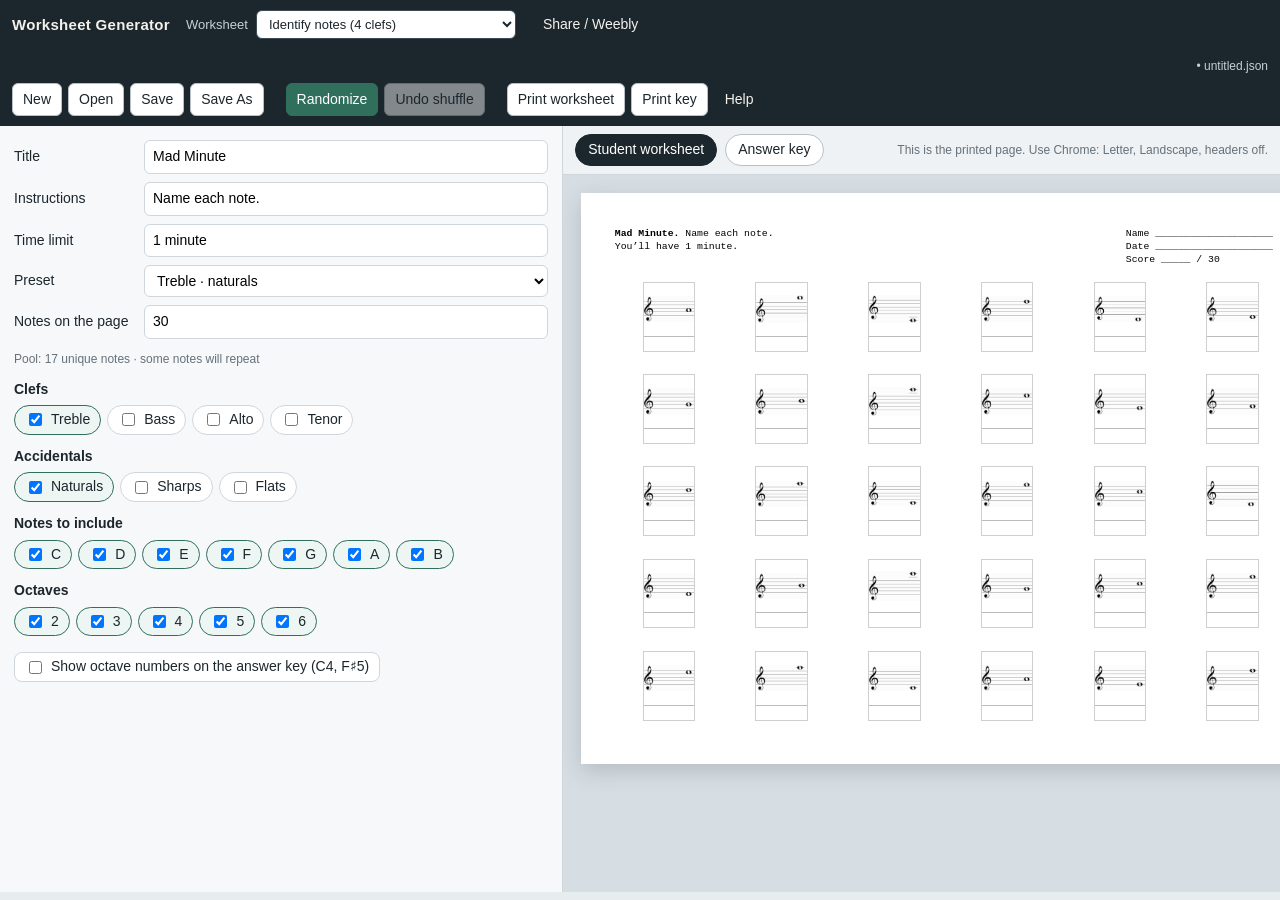
==== index.html @ f666c135 "Publish the worksheet generator as a public site other teachers can use." ====
<!DOCTYPE html>
<html lang="en">
<head>
  <meta charset="UTF-8" />
  <meta name="viewport" content="width=device-width, initial-scale=1" />
  <title>Worksheet Generator</title>
  <link rel="stylesheet" href="styles.css" />
  <style>
    html, body.shell { height: 100%; margin: 0; }
    body.shell { display: flex; flex-direction: column; overflow: hidden; background: #1c262d; }
    .shell-bar { flex: 0 0 auto; }
    #workspace { flex: 1 1 auto; min-height: 0; width: 100%; height: calc(100vh - 52px); border: 0; background: #e7ecef; }
  </style>
</head>
<body class="shell">
  <header class="shell-bar no-print">
    <strong>Worksheet Generator</strong>
    <label class="kind-picker">
      Worksheet
      <select id="kind">
        <option value="notes">Identify notes (4 clefs)</option>
        <option value="keys">Identify key signatures</option>
        <option value="write-keys">Write key signatures</option>
        <option value="write-tetrachords">Write major tetrachords</option>
        <option value="write-scales">Write major scales</option>
        <option value="box">Write in boxes (letter names)</option>
      </select>
    </label>
    <button type="button" id="btn-share" class="ghost">Share / Weebly</button>
  </header>
  <iframe id="workspace" title="Worksheet editor"></iframe>

  <dialog id="share-dialog" class="no-print">
    <div class="dialog-head">
      <h2>Share with other teachers</h2>
      <button type="button" id="btn-share-close" class="ghost">Close</button>
    </div>
    <div class="dialog-body">
      <p>This is one static website: HTML, photos, and your saved <code>.json</code> quizzes. Weebly cannot host the photo folder by itself, so publish the whole <strong>Worksheet Generator</strong> folder somewhere that serves files (GitHub Pages, Netlify, or a school server), then embed that address on Weebly.</p>
      <ol>
        <li>Upload this entire folder (do not skip the <code>notes</code> and <code>keys</code> photo folders).</li>
        <li>Confirm you can open <code>index.html</code> on that host in a browser.</li>
        <li>On Weebly, add an <strong>Embed Code</strong> block and paste:</li>
      </ol>
      <textarea readonly rows="4">&lt;iframe src="https://obbyray2002.github.io/worksheet-generator/" style="width:100%;height:90vh;border:0;" title="Worksheet Generator"&gt;&lt;/iframe&gt;</textarea>
      <p>Teachers then pick a worksheet type from the menu, click <strong>Randomize</strong>, and print from Chrome: Letter, headers off, 100%. Identify-notes pages print landscape; the others print portrait.</p>
    </div>
  </dialog>

  <script src="shell.js"></script>
</body>
</html>
---- styles.css ----
:root {
  --bar: #1c262d;
  --bar-text: #f4f1ea;
  --accent: #2f6f5b;
  --accent-hover: #275c4b;
  --line: #cfd6dc;
  --bg: #e7ecef;
  --paper-shadow: 0 10px 30px rgba(28, 38, 45, 0.18);
  --editor: #f7f8f9;
  --text: #1c262d;
  --muted: #66717a;
  --danger: #8a3a32;
  --focus: #2f6f5b;
}

* { box-sizing: border-box; }

html, body {
  margin: 0;
  height: 100%;
  color: var(--text);
  font: 14px/1.4 "Segoe UI", Calibri, sans-serif;
  background: var(--bg);
}

body.shell {
  display: flex;
  flex-direction: column;
  overflow: hidden;
  background: var(--bar);
}

.shell-bar {
  display: flex;
  flex-wrap: wrap;
  align-items: center;
  gap: 10px 16px;
  padding: 8px 12px;
  background: var(--bar);
  color: var(--bar-text);
  flex: 0 0 auto;
}

.shell-bar strong {
  font-size: 15px;
  letter-spacing: 0.02em;
}

.kind-picker {
  display: flex;
  align-items: center;
  gap: 8px;
  font-size: 13px;
  color: #c5d0d6;
}

.kind-picker select {
  min-width: 260px;
  border-radius: 6px;
  border: 1px solid #3d4b55;
  padding: 5px 8px;
  background: #fff;
  color: var(--text);
}

#workspace {
  flex: 1 1 auto;
  min-height: 0;
  width: 100%;
  height: calc(100vh - 52px);
  border: 0;
  background: var(--bg);
}

html.embedded .app-switch,
body.embedded .app-switch {
  display: none;
}

html.embedded .brand strong,
body.embedded .brand strong {
  display: none;
}

.dialog-body textarea[readonly] {
  width: 100%;
  font-family: ui-monospace, Menlo, Consolas, monospace;
  font-size: 12px;
}

button, input, select, textarea {
  font: inherit;
}

button {
  background: #fff;
  border: 1px solid #b7c0c7;
  border-radius: 6px;
  padding: 6px 10px;
  cursor: pointer;
  color: var(--text);
}

button:hover:not(:disabled) {
  background: #f3f6f7;
}

button:disabled {
  opacity: 0.45;
  cursor: default;
}

button.primary {
  background: var(--accent);
  border-color: var(--accent);
  color: #fff;
}

button.primary:hover:not(:disabled) {
  background: var(--accent-hover);
}

button.ghost {
  background: transparent;
  border-color: transparent;
  color: inherit;
}

button.ghost:hover:not(:disabled) {
  background: rgba(255, 255, 255, 0.12);
}

.hidden { display: none !important; }

.app-bar {
  background: var(--bar);
  color: var(--bar-text);
  padding: 8px 12px 10px;
  display: flex;
  flex-direction: column;
  gap: 8px;
}

.brand {
  display: flex;
  align-items: baseline;
  gap: 12px;
  min-width: 0;
}

.brand strong {
  font-size: 15px;
  letter-spacing: 0.02em;
}

.app-switch {
  display: flex;
  flex-wrap: wrap;
  gap: 6px 10px;
  font-size: 12px;
}

.app-switch a {
  color: #9aa7af;
  text-decoration: none;
}

.app-switch a:hover,
.app-switch a.current {
  color: #fff;
}

.app-switch a.current {
  font-weight: 650;
}

.file-status {
  color: #c5d0d6;
  font-size: 12px;
  white-space: nowrap;
  overflow: hidden;
  text-overflow: ellipsis;
  margin-left: auto;
}

.toolbar {
  display: flex;
  flex-wrap: wrap;
  gap: 6px;
  align-items: center;
}

.toolbar-gap {
  width: 10px;
}

.workspace {
  display: grid;
  grid-template-columns: minmax(420px, 44%) 1fr;
  height: calc(100vh - 84px);
}

.editor {
  background: var(--editor);
  border-right: 1px solid var(--line);
  padding: 14px;
  overflow: auto;
  display: flex;
  flex-direction: column;
  gap: 12px;
}

.field-grid {
  display: grid;
  grid-template-columns: 120px 1fr;
  gap: 8px 10px;
  align-items: center;
}

.field-grid input,
.field-grid select {
  width: 100%;
  border: 1px solid var(--line);
  border-radius: 6px;
  padding: 6px 8px;
  background: #fff;
}

.field-grid input:focus,
.field-grid select:focus,
.items-table input:focus,
textarea:focus {
  outline: 2px solid var(--focus);
  outline-offset: 0;
  border-color: var(--focus);
}

.items-toolbar {
  display: flex;
  flex-wrap: wrap;
  gap: 6px;
  align-items: center;
}

.items-label {
  font-weight: 650;
  margin-right: 4px;
}

.accidental-btns button {
  min-width: 34px;
  font-size: 16px;
  font-family: "Courier New", Courier, monospace;
}

.items-wrap {
  overflow: auto;
  border: 1px solid var(--line);
  border-radius: 8px;
  background: #fff;
  min-height: 180px;
}

.items-table {
  border-collapse: collapse;
  width: max-content;
  min-width: 100%;
}

.items-table th,
.items-table td {
  border-bottom: 1px solid #e4e8eb;
  padding: 4px;
  vertical-align: middle;
}

.items-table th {
  position: sticky;
  top: 0;
  background: #f0f3f5;
  font-size: 12px;
  font-weight: 650;
  text-align: center;
  z-index: 1;
}

.items-table .row-num {
  color: var(--muted);
  text-align: right;
  width: 28px;
  padding-left: 8px;
  font-variant-numeric: tabular-nums;
}

.items-table input {
  width: 4.4em;
  border: 1px solid #d5dce1;
  border-radius: 4px;
  padding: 4px 5px;
  text-align: center;
  font-family: "Courier New", Courier, monospace;
  font-size: 14px;
}

.items-table input.prompt {
  width: 4.8em;
  font-weight: 700;
}

.row-actions {
  white-space: nowrap;
  padding-right: 8px;
}

.row-actions button {
  padding: 2px 7px;
  min-width: 28px;
}

.preview-pane {
  overflow: hidden;
  display: flex;
  flex-direction: column;
  background: #d7dee3;
}

.preview-tabs {
  display: flex;
  flex-wrap: wrap;
  gap: 8px;
  align-items: center;
  padding: 8px 12px;
  background: #eef2f4;
  border-bottom: 1px solid var(--line);
}

.tab {
  border-radius: 999px;
  padding: 5px 12px;
}

.tab.active {
  background: var(--bar);
  color: #fff;
  border-color: var(--bar);
}

.preview-hint {
  margin-left: auto;
  color: var(--muted);
  font-size: 12px;
}

.paper-scroll {
  overflow: auto;
  padding: 18px;
  flex: 1;
}

.paper {
  width: 8.5in;
  height: 11in;
  margin: 0 auto 24px;
  padding: 0.5in;
  background: #fff;
  box-shadow: var(--paper-shadow);
  color: #000;
  zoom: 0.8;
}

.sheet {
  width: 100%;
  height: 100%;
}

.sheet.copies-4 {
  display: grid;
  grid-template-columns: minmax(0, 1fr) minmax(0, 1fr);
  grid-template-rows: minmax(0, 1fr) minmax(0, 1fr);
  gap: 0.18in 0.28in;
}

.sheet.copies-2 {
  display: grid;
  grid-template-columns: minmax(0, 1fr);
  grid-template-rows: minmax(0, 1fr) minmax(0, 1fr);
  gap: 0.28in;
}

.sheet.copies-1 {
  display: block;
}

.quiz-copy {
  display: flex;
  flex-direction: column;
  min-height: 0;
  overflow: hidden;
}

.sheet.copies-1 .quiz-copy {
  height: 100%;
}

.quiz-heading {
  font-family: "Courier New", Courier, monospace;
  font-size: 11.5px;
  line-height: 1.2;
  margin-bottom: 4px;
  flex: 0 0 auto;
}

.sheet.copies-2 .quiz-heading,
.sheet.copies-1 .quiz-heading {
  font-size: 16px;
  margin-bottom: 10px;
}

.quiz-heading .title {
  font-weight: 700;
}

.scale-grid {
  flex: 1 1 auto;
  min-height: 0;
  display: grid;
  grid-template-columns: 1.18fr repeat(var(--extra-cols), 1fr);
  grid-template-rows: repeat(var(--rows), 1fr);
  border-top: 1.25px solid #000;
  border-left: 1.25px solid #000;
}

.cell {
  border-right: 1.25px solid #000;
  border-bottom: 1.25px solid #000;
  display: flex;
  align-items: center;
  justify-content: center;
  font-family: "Courier New", Courier, monospace;
  font-size: 12px;
  line-height: 1;
  overflow: hidden;
}

.sheet.copies-2 .cell { font-size: 18px; }
.sheet.copies-1 .cell { font-size: 22px; }

.cell.prompt {
  font-weight: 700;
}

body[data-print="student"] .cell.answer {
  color: transparent;
}

dialog {
  width: min(640px, 92vw);
  border: 1px solid var(--line);
  border-radius: 10px;
  padding: 0;
  color: var(--text);
}

dialog::backdrop {
  background: rgba(28, 38, 45, 0.45);
}

.dialog-head {
  display: flex;
  justify-content: space-between;
  align-items: center;
  padding: 10px 14px;
  border-bottom: 1px solid var(--line);
}

.dialog-head h2 {
  margin: 0;
  font-size: 16px;
}

.dialog-body {
  padding: 14px;
}

.dialog-body ol {
  padding-left: 20px;
}

.dialog-body li { margin: 8px 0; }

.dialog-body textarea {
  width: 100%;
  font-family: "Courier New", Courier, monospace;
  border: 1px solid var(--line);
  border-radius: 6px;
  padding: 8px;
}

.dialog-actions {
  display: flex;
  justify-content: flex-end;
  gap: 8px;
  margin-top: 10px;
}

@media (max-width: 1080px) {
  .workspace {
    grid-template-columns: 1fr;
    height: auto;
  }

  .editor {
    border-right: 0;
    border-bottom: 1px solid var(--line);
    max-height: none;
  }

  .preview-pane {
    min-height: 80vh;
  }
}

@page {
  size: letter;
  margin: 0.5in;
}

@media print {
  html, body {
    background: #fff;
    height: auto;
  }

  .no-print { display: none !important; }

  .workspace,
  .preview-pane,
  .paper-scroll {
    display: block;
    overflow: visible;
    background: #fff;
    height: auto;
    padding: 0;
    margin: 0;
  }

  .paper {
    width: auto;
    height: auto;
    margin: 0;
    padding: 0;
    box-shadow: none;
    zoom: 1;
  }

  .sheet {
    height: 10in;
  }

  .sheet.copies-1,
  .sheet.copies-2,
  .sheet.copies-4 {
    height: 10in;
  }
}
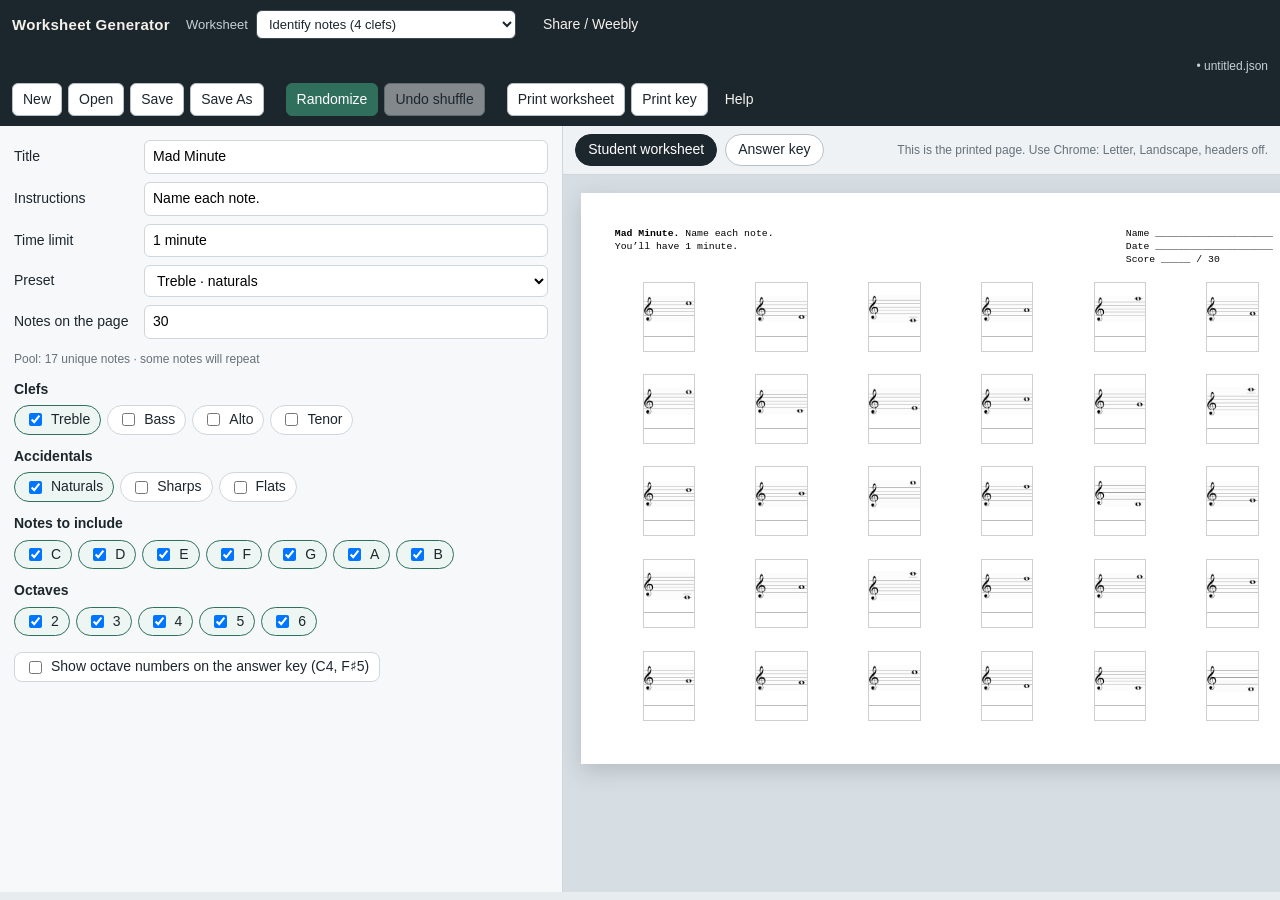
==== commit b1a22df8: "Give each scale staff a true extra inch of writing space." ====
--- a/index.html
+++ b/index.html
@@ -47,6 +47,6 @@
     </div>
   </dialog>
 
-  <script src="shell.js"></script>
+  <script src="shell.js?v=18"></script>
 </body>
 </html>
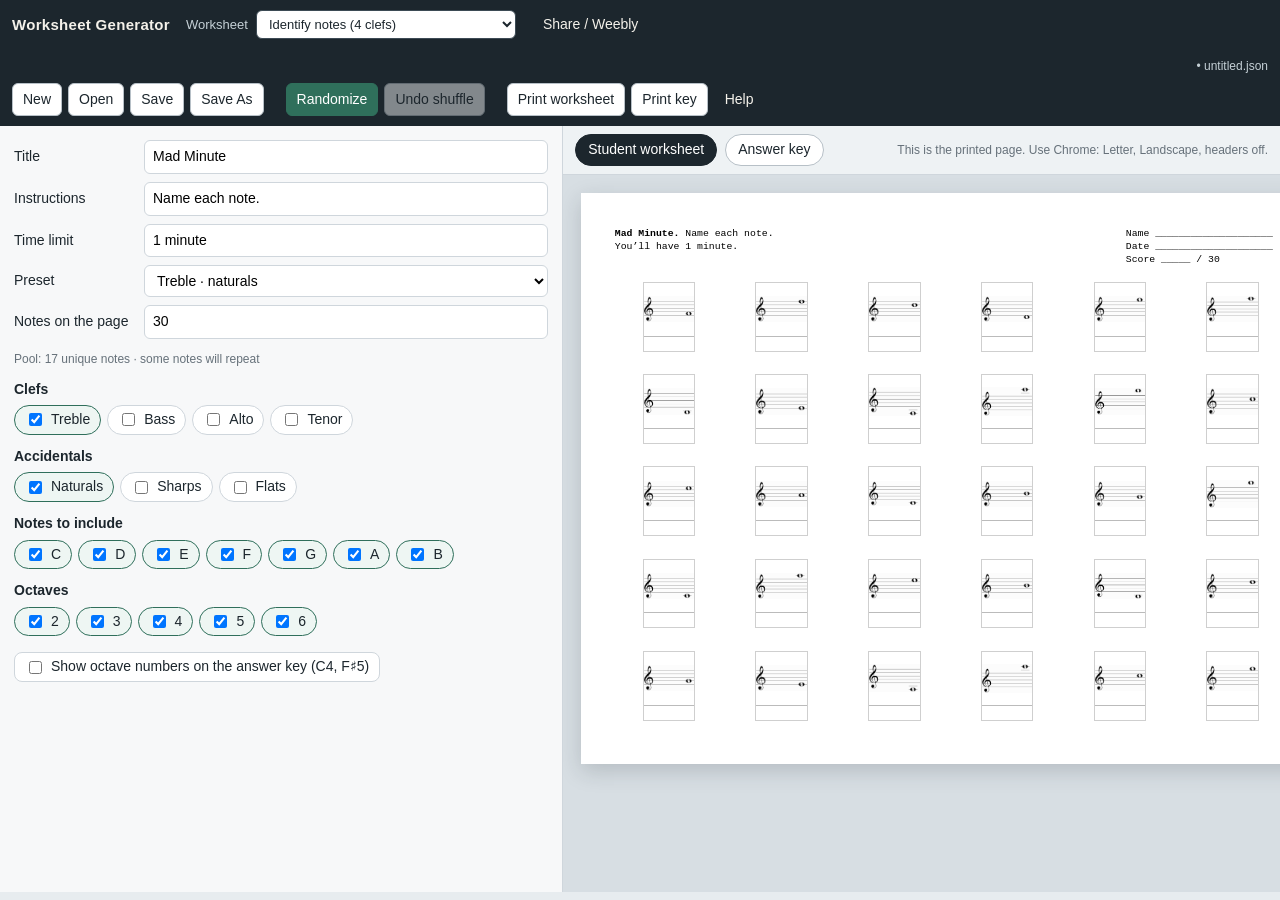
==== commit b651649e: "Add a weighted Intervals Above worksheet to the generator." ====
--- a/index.html
+++ b/index.html
@@ -23,6 +23,7 @@
         <option value="write-keys">Write key signatures</option>
         <option value="write-tetrachords">Write major tetrachords</option>
         <option value="write-scales">Write major scales</option>
+        <option value="write-intervals">Write intervals above</option>
         <option value="box">Write in boxes (letter names)</option>
       </select>
     </label>
@@ -47,6 +48,6 @@
     </div>
   </dialog>
 
-  <script src="shell.js?v=18"></script>
+  <script src="shell.js?v=19"></script>
 </body>
 </html>
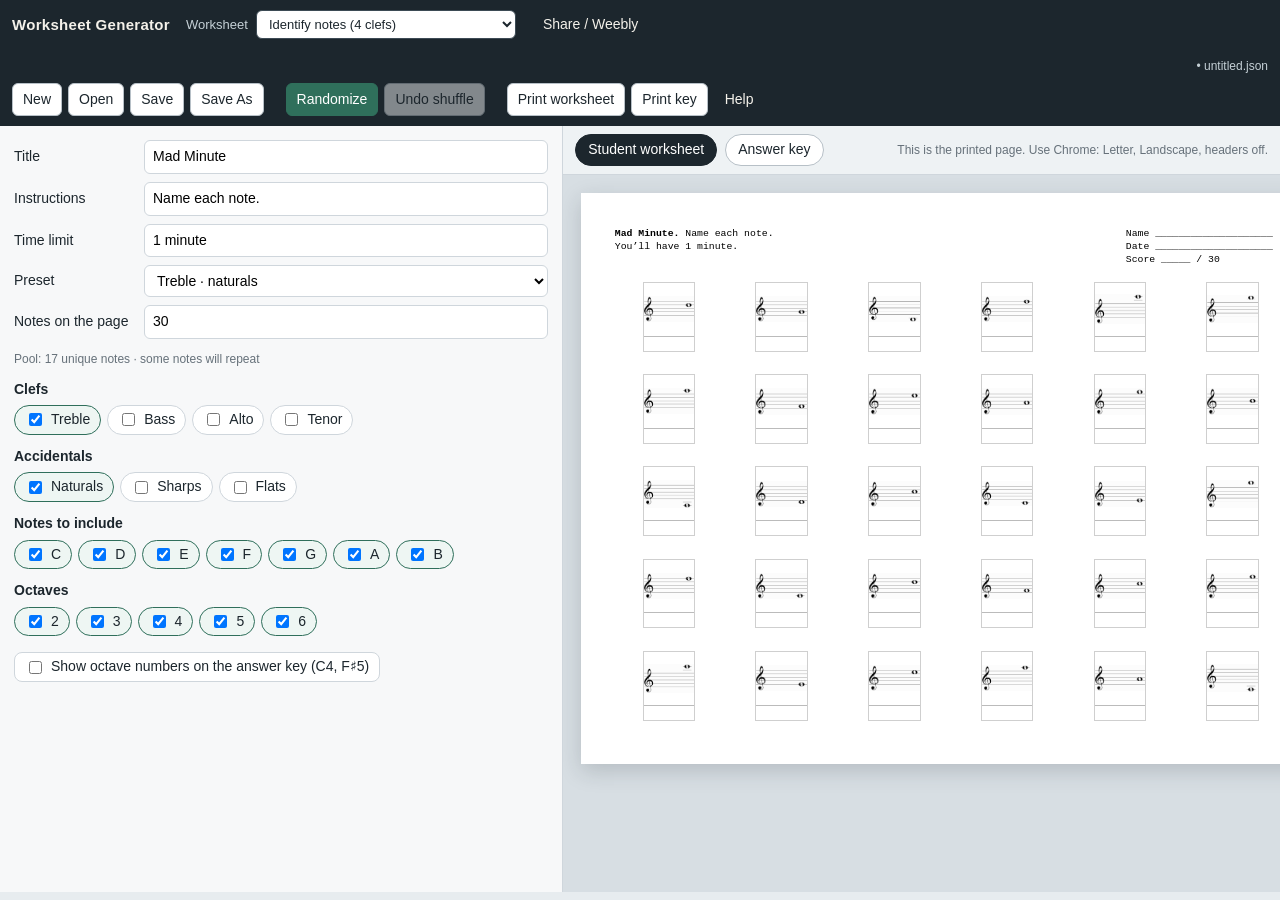
==== commit 024f5b9a: "Add font size and copies-per-page controls to the intervals worksheet." ====
--- a/index.html
+++ b/index.html
@@ -48,6 +48,6 @@
     </div>
   </dialog>
 
-  <script src="shell.js?v=19"></script>
+  <script src="shell.js?v=20"></script>
 </body>
 </html>
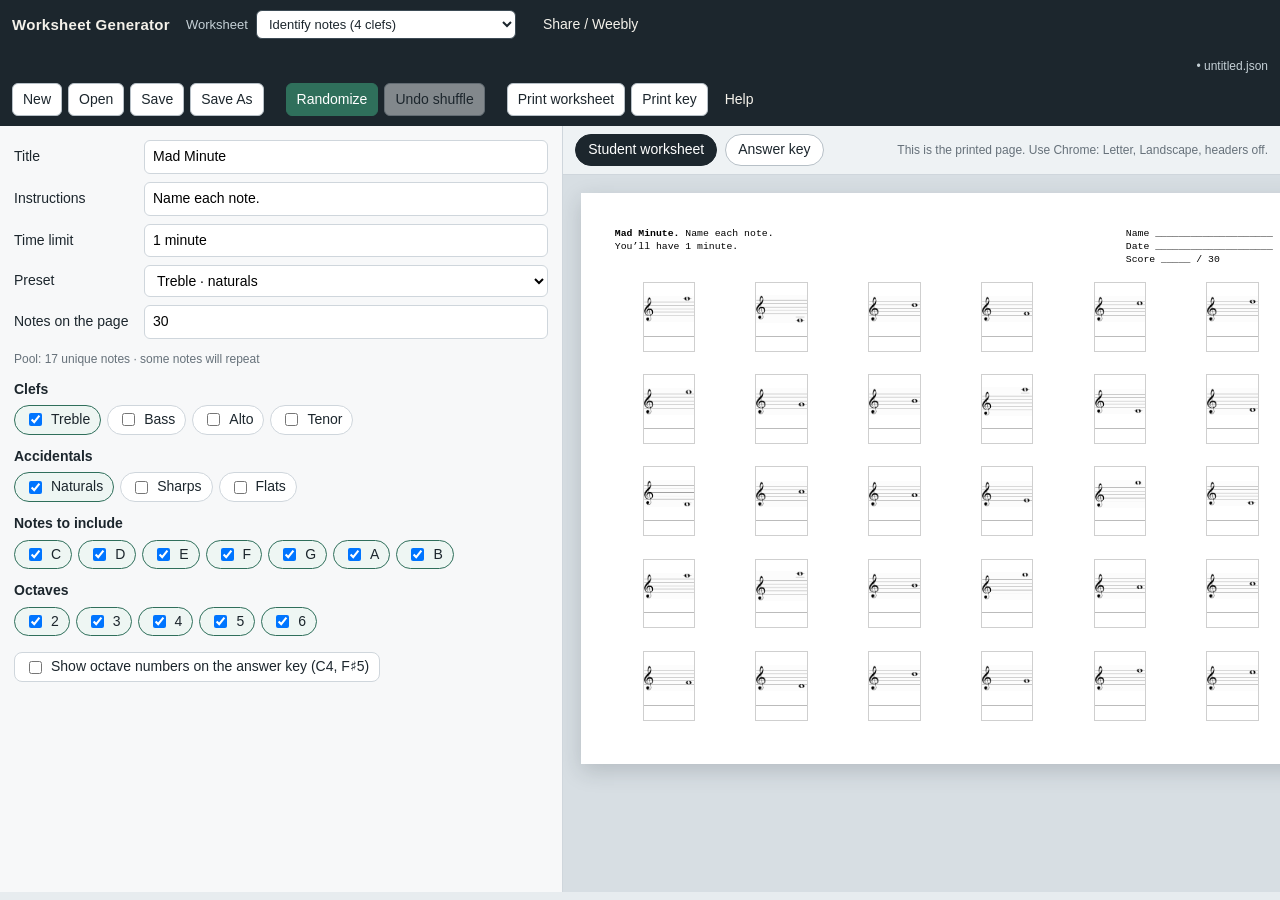
==== commit fa72ec8c: "Lay out 2-up and 4-up interval copies as boxed staves like tetrachords." ====
--- a/index.html
+++ b/index.html
@@ -48,6 +48,6 @@
     </div>
   </dialog>
 
-  <script src="shell.js?v=20"></script>
+  <script src="shell.js?v=21"></script>
 </body>
 </html>
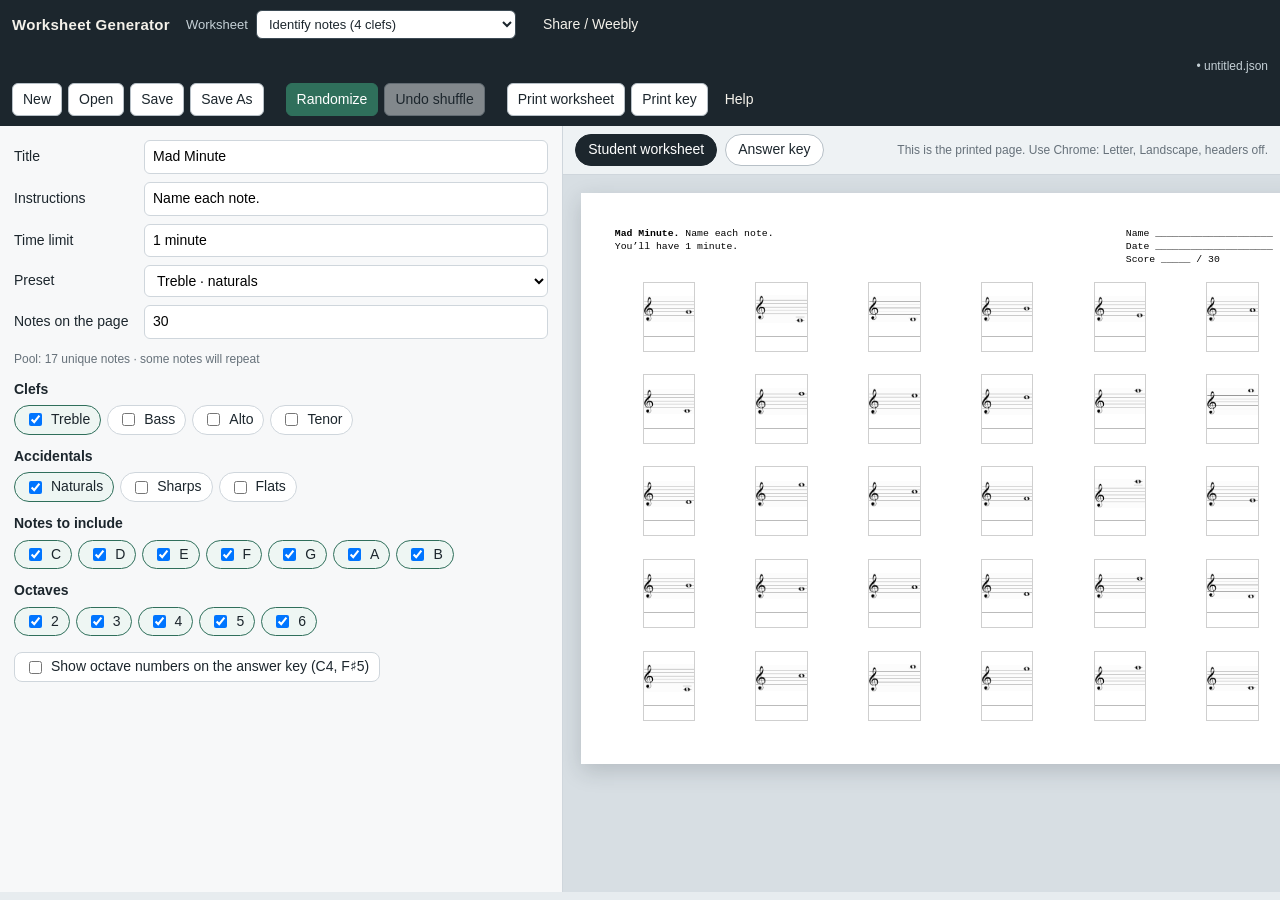
==== commit 87df4f92: "Add alto, tenor, and bass options to the key-signature quiz. Co-authored-by: Cursor <cursoragent@cur" ====
--- a/index.html
+++ b/index.html
@@ -19,7 +19,7 @@
       Worksheet
       <select id="kind">
         <option value="notes">Identify notes (4 clefs)</option>
-        <option value="keys">Identify key signatures</option>
+        <option value="keys">Identify key signatures (4 clefs)</option>
         <option value="write-keys">Write key signatures</option>
         <option value="write-tetrachords">Write major tetrachords</option>
         <option value="write-scales">Write major scales</option>
@@ -48,6 +48,6 @@
     </div>
   </dialog>
 
-  <script src="shell.js?v=21"></script>
+  <script src="shell.js?v=22"></script>
 </body>
 </html>
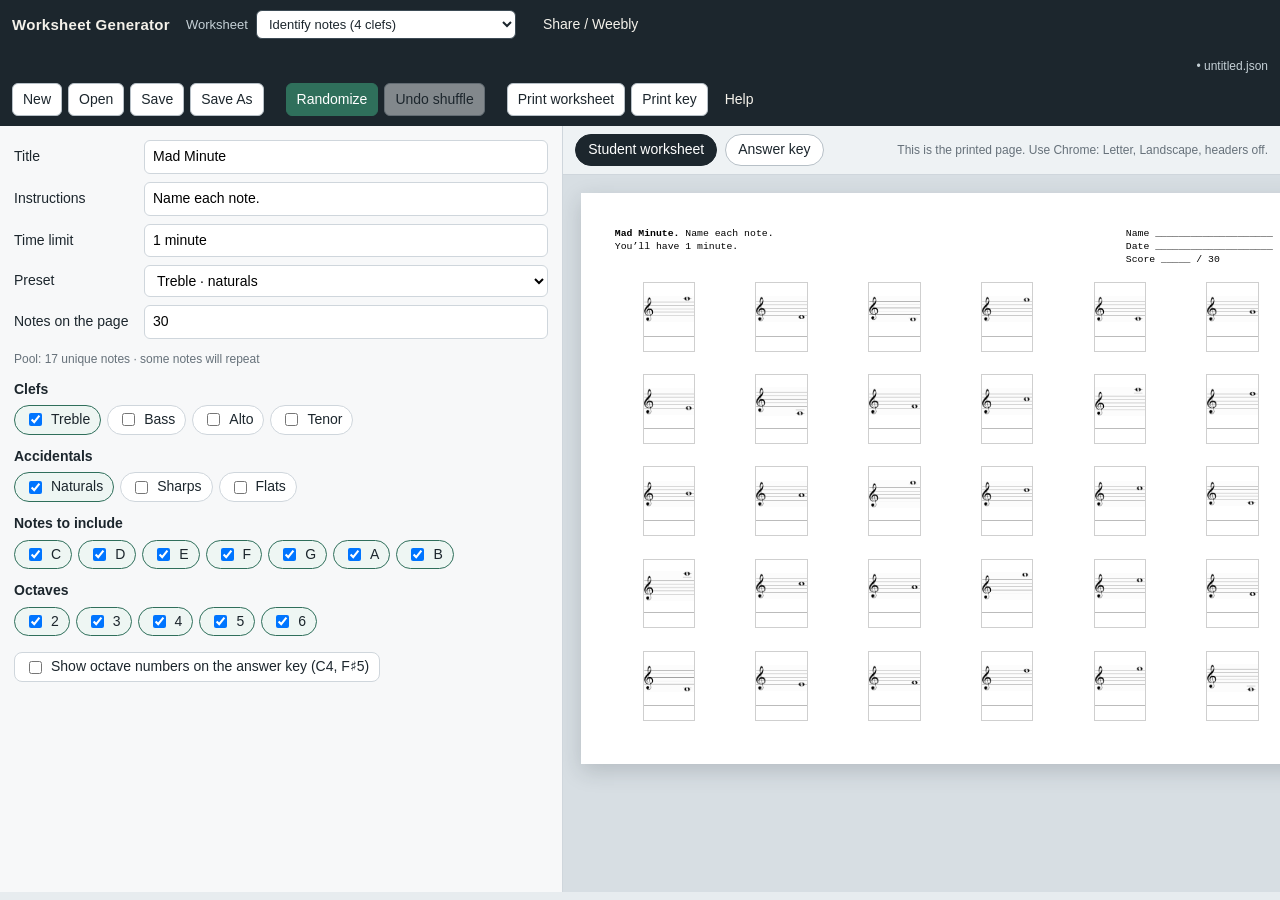
==== commit 3c11fd7a: "Let the key-signature quiz split 15 keys across four clefs. Co-authored-by: Cursor <cursoragent@curs" ====
--- a/index.html
+++ b/index.html
@@ -48,6 +48,6 @@
     </div>
   </dialog>
 
-  <script src="shell.js?v=22"></script>
+  <script src="shell.js?v=23"></script>
 </body>
 </html>
